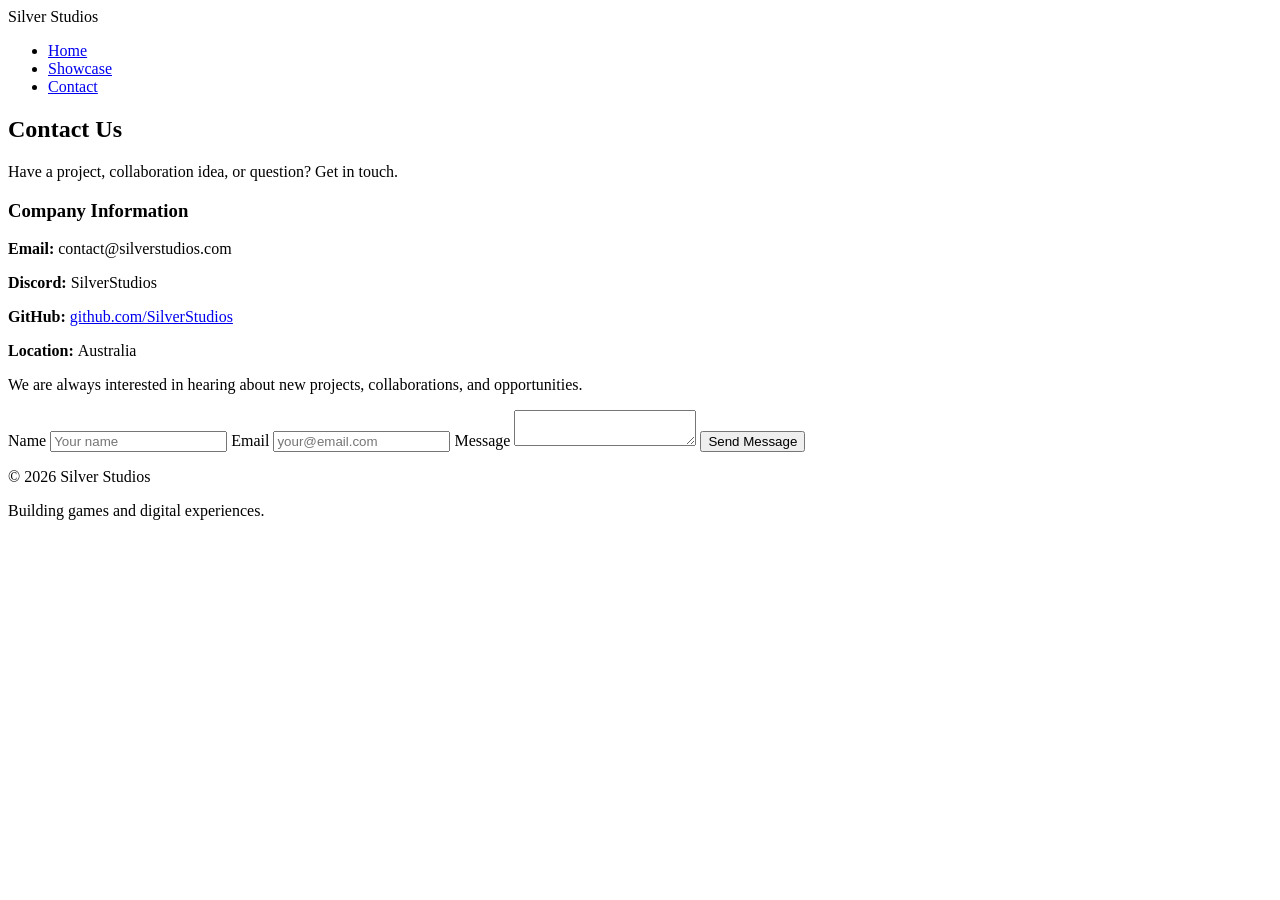
==== contact.html @ ed99a7ba "Create contact.html" ====
<!DOCTYPE html>
<html lang="en">

<head>

    <meta charset="UTF-8">
    <meta name="viewport" content="width=device-width, initial-scale=1.0">

    <title>Contact | Silver Studios</title>

    <link rel="stylesheet" href="css/style.css">
    <script defer src="js/script.js"></script>

</head>

<body>

    <!-- ===========================
         Navigation
    ============================ -->

    <header>

        <nav class="navbar">

            <div class="logo">
                Silver Studios
            </div>

            <ul class="nav-links">

                <li>
                    <a href="index.html">
                        Home
                    </a>
                </li>

                <li>
                    <a href="showcase.html">
                        Showcase
                    </a>
                </li>

                <li>
                    <a class="active" href="contact.html">
                        Contact
                    </a>
                </li>

            </ul>

        </nav>

    </header>


    <!-- ===========================
         Hero
    ============================ -->

    <section class="hero small-hero">

        <div class="hero-content">

            <h1>
                Contact Us
            </h1>

            <p>
                Have a project, collaboration idea,
                or question? Get in touch.
            </p>

        </div>

    </section>


    <!-- ===========================
         Contact Section
    ============================ -->

    <section class="section">

        <div class="contact-grid">


            <!-- Contact Information -->

            <div class="contact-info">

                <h3>
                    Company Information
                </h3>


                <p>
                    <strong>
                        Email:
                    </strong>
                    contact@silverstudios.com
                </p>


                <p>
                    <strong>
                        Discord:
                    </strong>
                    SilverStudios
                </p>


                <p>
                    <strong>
                        GitHub:
                    </strong>

                    <a href="#">
                        github.com/SilverStudios
                    </a>

                </p>


                <p>
                    <strong>
                        Location:
                    </strong>
                    Australia
                </p>


                <p>
                    We are always interested in hearing
                    about new projects, collaborations,
                    and opportunities.
                </p>


            </div>



            <!-- Contact Form -->

            <form class="contact-form">


                <label for="name">
                    Name
                </label>

                <input
                    type="text"
                    id="name"
                    name="name"
                    placeholder="Your name"
                    required
                >



                <label for="email">
                    Email
                </label>

                <input
                    type="email"
                    id="email"
                    name="email"
                    placeholder="your@email.com"
                    required
                >



                <label for="message">
                    Message
                </label>

                <textarea
                    id="message"
                    name="message"
                    placeholder="Write your message..."
                    required>
                </textarea>



                <button
                    class="button"
                    type="submit">
                    
                    Send Message

                </button>


            </form>


        </div>

    </section>


    <!-- ===========================
         Footer
    ============================ -->

    <footer>

        <p>
            © 2026 Silver Studios
        </p>

        <p>
            Building games and digital experiences.
        </p>

    </footer>


</body>

</html>
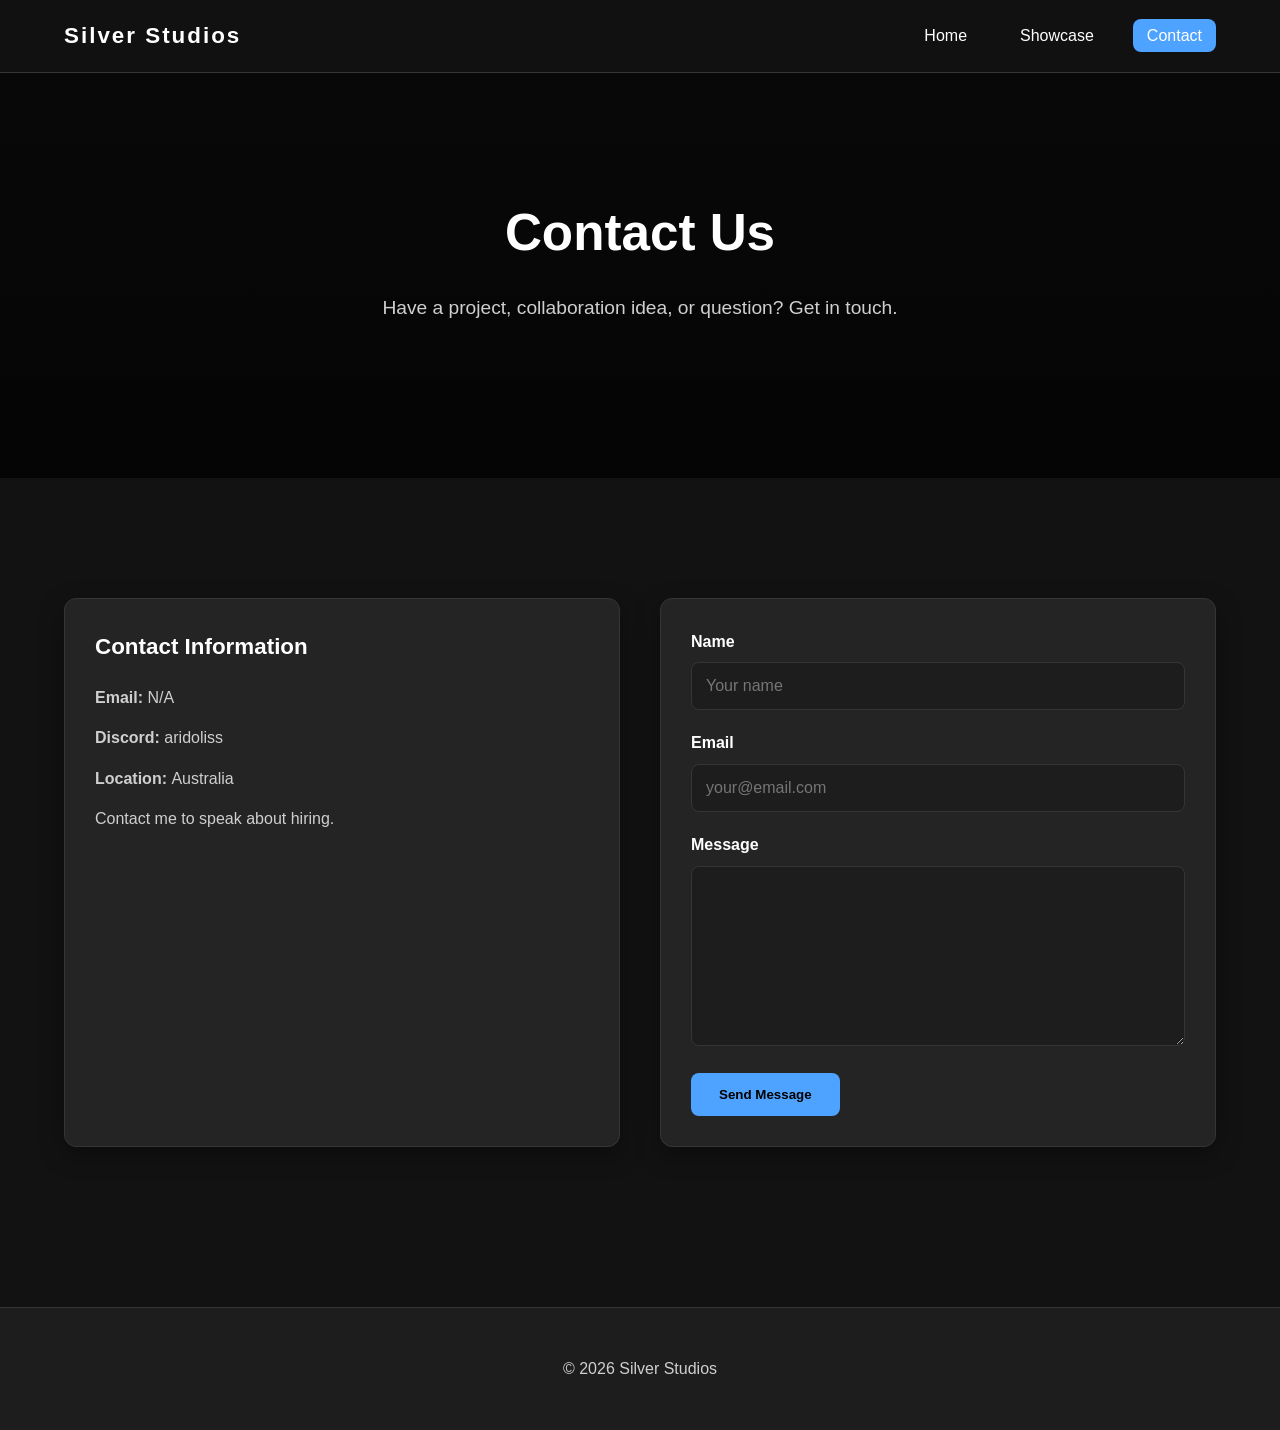
==== commit 7e8cc947: "Update contact.html" ====
--- a/contact.html
+++ b/contact.html
@@ -6,7 +6,7 @@
     <meta charset="UTF-8">
     <meta name="viewport" content="width=device-width, initial-scale=1.0">
 
-    <title>Contact | Silver Studios</title>
+    <title>Contact | Jake Silver</title>
 
     <link rel="stylesheet" href="css/style.css">
     <script defer src="js/script.js"></script>
@@ -90,7 +90,7 @@
             <div class="contact-info">
 
                 <h3>
-                    Company Information
+                    Contact Information
                 </h3>
 
 
@@ -98,7 +98,7 @@
                     <strong>
                         Email:
                     </strong>
-                    contact@silverstudios.com
+                    N/A
                 </p>
 
 
@@ -106,21 +106,8 @@
                     <strong>
                         Discord:
                     </strong>
-                    SilverStudios
-                </p>
-
-
-                <p>
-                    <strong>
-                        GitHub:
-                    </strong>
-
-                    <a href="#">
-                        github.com/SilverStudios
-                    </a>
-
-                </p>
-
+                    aridoliss
+                </p>
 
                 <p>
                     <strong>
@@ -131,9 +118,7 @@
 
 
                 <p>
-                    We are always interested in hearing
-                    about new projects, collaborations,
-                    and opportunities.
+                    Contact me to speak about hiring.
                 </p>
 
 
@@ -211,13 +196,9 @@
     <footer>
 
         <p>
-            © 2026 Silver Studios
+            © 2026 Jake Silver
         </p>
 
-        <p>
-            Building games and digital experiences.
-        </p>
-
     </footer>
 
 
--- a/css/style.css
+++ b/css/style.css
@@ -0,0 +1,1053 @@
+/* ===========================================================
+   Silver Studios Website
+   style.css
+
+   Part 1
+   Reset, Variables, Layout & Navigation
+=========================================================== */
+
+
+/* ===========================
+   CSS Variables
+=========================== */
+
+:root{
+
+    --background:#121212;
+    --background-light:#1d1d1d;
+
+    --card:#242424;
+
+    --primary:#4da3ff;
+    --primary-hover:#6ab5ff;
+
+    --text:#ffffff;
+    --text-light:#cfcfcf;
+
+    --border:#353535;
+
+    --shadow:0 8px 24px rgba(0,0,0,.35);
+
+    --radius:12px;
+
+    --transition:.25s ease;
+
+}
+
+
+/* ===========================
+   Reset
+=========================== */
+
+*{
+    margin:0;
+    padding:0;
+    box-sizing:border-box;
+}
+
+
+html{
+
+    scroll-behavior:smooth;
+
+}
+
+
+body{
+
+    background:var(--background);
+
+    color:var(--text);
+
+    font-family:
+
+        Arial,
+        Helvetica,
+        sans-serif;
+
+    line-height:1.6;
+
+}
+
+
+/* ===========================
+   Images
+=========================== */
+
+img{
+
+    max-width:100%;
+
+    display:block;
+
+}
+
+
+/* ===========================
+   Links
+=========================== */
+
+a{
+
+    color:inherit;
+
+    text-decoration:none;
+
+}
+
+
+/* ===========================
+   Lists
+=========================== */
+
+ul{
+
+    list-style:none;
+
+}
+
+
+/* ===========================
+   Headings
+=========================== */
+
+h1{
+
+    font-size:3.2rem;
+
+    margin-bottom:20px;
+
+}
+
+
+h2{
+
+    font-size:2.3rem;
+
+    margin-bottom:30px;
+
+}
+
+
+h3{
+
+    font-size:1.4rem;
+
+    margin-bottom:10px;
+
+}
+
+
+p{
+
+    color:var(--text-light);
+
+}
+
+
+/* ===========================
+   General Section
+=========================== */
+
+.section{
+
+    width:min(1200px,90%);
+
+    margin:auto;
+
+    padding:80px 0;
+
+}
+
+
+/* ===========================
+   Navigation
+=========================== */
+
+header{
+
+    position:sticky;
+
+    top:0;
+
+    z-index:100;
+
+    background:rgba(18,18,18,.95);
+
+    backdrop-filter:blur(10px);
+
+    border-bottom:1px solid var(--border);
+
+}
+
+
+.navbar{
+
+    width:min(1200px,90%);
+
+    margin:auto;
+
+    display:flex;
+
+    justify-content:space-between;
+
+    align-items:center;
+
+    padding:18px 0;
+
+}
+
+
+.logo{
+
+    font-size:1.4rem;
+
+    font-weight:bold;
+
+    letter-spacing:2px;
+
+}
+
+
+.nav-links{
+
+    display:flex;
+
+    gap:25px;
+
+}
+
+
+.nav-links a{
+
+    padding:8px 14px;
+
+    border-radius:8px;
+
+    transition:var(--transition);
+
+}
+
+
+.nav-links a:hover{
+
+    background:var(--primary);
+
+}
+
+
+.active{
+
+    background:var(--primary);
+
+}
+
+
+/* ===========================
+   Hero
+=========================== */
+
+.hero{
+
+    min-height:75vh;
+
+    display:flex;
+
+    justify-content:center;
+
+    align-items:center;
+
+    text-align:center;
+
+    padding:40px;
+
+    background:
+
+        linear-gradient(
+
+            rgba(0,0,0,.55),
+
+            rgba(0,0,0,.75)
+
+        ),
+
+        url("../images/hero.jpg");
+
+    background-size:cover;
+
+    background-position:center;
+
+}
+
+
+.small-hero{
+
+    min-height:45vh;
+
+}
+
+
+.hero-content{
+
+    max-width:800px;
+
+}
+
+
+.hero-content p{
+
+    font-size:1.2rem;
+
+    margin-bottom:35px;
+
+}
+
+
+/* ===========================
+   Buttons
+=========================== */
+
+.button{
+
+    display:inline-block;
+
+    padding:
+
+        14px
+        28px;
+
+    background:var(--primary);
+
+    border-radius:8px;
+
+    transition:var(--transition);
+
+    font-weight:bold;
+
+}
+
+
+.button:hover{
+
+    background:var(--primary-hover);
+
+    transform:translateY(-2px);
+
+}
+
+
+/* ===========================
+   Card Grid
+=========================== */
+
+.card-grid{
+
+    display:grid;
+
+    grid-template-columns:
+
+        repeat(
+            auto-fit,
+            minmax(300px,1fr)
+        );
+
+    gap:30px;
+
+}
+
+/* ===========================================================
+   Part 2
+   Cards, Project Cards, Footer & Utilities
+=========================================================== */
+
+
+/* ===========================
+   Standard Cards
+=========================== */
+
+.card{
+
+    background:var(--card);
+
+    padding:30px;
+
+    border-radius:var(--radius);
+
+    border:1px solid var(--border);
+
+    box-shadow:var(--shadow);
+
+    transition:var(--transition);
+
+}
+
+
+.card:hover{
+
+    transform:translateY(-8px);
+
+    border-color:var(--primary);
+
+}
+
+
+.card p{
+
+    margin-top:15px;
+
+}
+
+
+/* ===========================
+   Project Cards
+=========================== */
+
+.project-card{
+
+    background:var(--card);
+
+    border-radius:var(--radius);
+
+    overflow:hidden;
+
+    border:1px solid var(--border);
+
+    box-shadow:var(--shadow);
+
+    transition:var(--transition);
+
+}
+
+
+.project-card:hover{
+
+    transform:translateY(-10px);
+
+    border-color:var(--primary);
+
+}
+
+
+.project-card img{
+
+    width:100%;
+
+    height:220px;
+
+    object-fit:cover;
+
+}
+
+
+/* Content inside cards */
+
+.project-content{
+
+    padding:25px;
+
+}
+
+
+.project-content h3{
+
+    margin-bottom:12px;
+
+}
+
+
+.project-content p{
+
+    margin-bottom:20px;
+
+}
+
+
+/* Button inside project card */
+
+.project-content .button{
+
+    margin-top:10px;
+
+}
+
+
+/* ===========================
+   About Section
+=========================== */
+
+.section p{
+
+    margin-bottom:18px;
+
+}
+
+
+/* ===========================
+   Footer
+=========================== */
+
+footer{
+
+    margin-top:80px;
+
+    padding:40px 20px;
+
+    background:var(--background-light);
+
+    border-top:1px solid var(--border);
+
+    text-align:center;
+
+}
+
+
+footer p{
+
+    margin:8px 0;
+
+}
+
+
+/* ===========================
+   Horizontal Divider
+=========================== */
+
+hr{
+
+    border:none;
+
+    border-top:1px solid var(--border);
+
+    margin:50px 0;
+
+}
+
+
+/* ===========================
+   Utility Classes
+=========================== */
+
+.center{
+
+    text-align:center;
+
+}
+
+
+.hidden{
+
+    display:none;
+
+}
+
+
+.flex{
+
+    display:flex;
+
+}
+
+
+.space-between{
+
+    justify-content:space-between;
+
+}
+
+
+.align-center{
+
+    align-items:center;
+
+}
+
+
+.margin-top{
+
+    margin-top:40px;
+
+}
+
+
+.margin-bottom{
+
+    margin-bottom:40px;
+
+}
+
+
+/* ===========================
+   Fade Animation
+=========================== */
+
+.fade{
+
+    animation:fadeIn .7s ease;
+
+}
+
+
+@keyframes fadeIn{
+
+    from{
+
+        opacity:0;
+
+        transform:translateY(20px);
+
+    }
+
+    to{
+
+        opacity:1;
+
+        transform:translateY(0);
+
+    }
+
+}
+
+
+/* ===========================
+   Float Animation
+=========================== */
+
+.float:hover{
+
+    transform:
+
+        translateY(-6px)
+
+        scale(1.02);
+
+}
+
+
+/* ===========================
+   Selection Colour
+=========================== */
+
+::selection{
+
+    background:var(--primary);
+
+    color:white;
+
+}
+
+
+/* ===========================
+   Scrollbar
+=========================== */
+
+::-webkit-scrollbar{
+
+    width:12px;
+
+}
+
+
+::-webkit-scrollbar-track{
+
+    background:var(--background);
+
+}
+
+
+::-webkit-scrollbar-thumb{
+
+    background:var(--primary);
+
+    border-radius:20px;
+
+}
+
+
+::-webkit-scrollbar-thumb:hover{
+
+    background:var(--primary-hover);
+
+}
+
+/* ===========================================================
+   Part 3
+   Contact Page, Responsive Design & Final Polish
+=========================================================== */
+
+
+/* ===========================
+   Contact Layout
+=========================== */
+
+.contact-grid{
+
+    display:grid;
+
+    grid-template-columns:
+
+        1fr
+        1fr;
+
+    gap:40px;
+
+    margin-top:40px;
+
+}
+
+
+.contact-info{
+
+    background:var(--card);
+
+    border:1px solid var(--border);
+
+    border-radius:var(--radius);
+
+    padding:30px;
+
+    box-shadow:var(--shadow);
+
+}
+
+
+.contact-info h3{
+
+    margin-bottom:20px;
+
+}
+
+
+.contact-info p{
+
+    margin-bottom:15px;
+
+}
+
+
+.contact-info a{
+
+    color:var(--primary);
+
+}
+
+
+.contact-info a:hover{
+
+    color:var(--primary-hover);
+
+}
+
+
+/* ===========================
+   Contact Form
+=========================== */
+
+.contact-form{
+
+    background:var(--card);
+
+    border:1px solid var(--border);
+
+    border-radius:var(--radius);
+
+    padding:30px;
+
+    box-shadow:var(--shadow);
+
+}
+
+
+.contact-form label{
+
+    display:block;
+
+    margin-bottom:8px;
+
+    font-weight:bold;
+
+}
+
+
+.contact-form input,
+
+.contact-form textarea{
+
+    width:100%;
+
+    padding:14px;
+
+    margin-bottom:20px;
+
+    border:1px solid var(--border);
+
+    border-radius:8px;
+
+    background:var(--background-light);
+
+    color:var(--text);
+
+    font-size:1rem;
+
+    transition:var(--transition);
+
+}
+
+
+.contact-form textarea{
+
+    min-height:180px;
+
+    resize:vertical;
+
+}
+
+
+.contact-form input:focus,
+
+.contact-form textarea:focus{
+
+    outline:none;
+
+    border-color:var(--primary);
+
+    box-shadow:0 0 10px rgba(77,163,255,.3);
+
+}
+
+
+.contact-form button{
+
+    cursor:pointer;
+
+    border:none;
+
+}
+
+
+/* ===========================
+   Image Effects
+=========================== */
+
+.project-card img{
+
+    transition:
+
+        transform .35s ease,
+
+        filter .35s ease;
+
+}
+
+
+.project-card:hover img{
+
+    transform:scale(1.05);
+
+    filter:brightness(1.08);
+
+}
+
+
+/* ===========================
+   Navigation Animation
+=========================== */
+
+.nav-links a{
+
+    position:relative;
+
+}
+
+
+.nav-links a::after{
+
+    content:"";
+
+    position:absolute;
+
+    left:0;
+
+    bottom:-4px;
+
+    width:0;
+
+    height:2px;
+
+    background:var(--primary);
+
+    transition:width .25s ease;
+
+}
+
+
+.nav-links a:hover::after{
+
+    width:100%;
+
+}
+
+
+.active::after{
+
+    width:100%;
+
+}
+
+
+/* ===========================
+   Hero Animation
+=========================== */
+
+.hero-content{
+
+    animation:heroFade .9s ease;
+
+}
+
+
+@keyframes heroFade{
+
+    from{
+
+        opacity:0;
+
+        transform:translateY(30px);
+
+    }
+
+    to{
+
+        opacity:1;
+
+        transform:translateY(0);
+
+    }
+
+}
+
+
+/* ===========================
+   Focus Accessibility
+=========================== */
+
+a:focus,
+
+button:focus,
+
+input:focus,
+
+textarea:focus{
+
+    outline:2px solid var(--primary);
+
+    outline-offset:3px;
+
+}
+
+
+/* ===========================
+   Responsive
+=========================== */
+
+@media (max-width:900px){
+
+    .contact-grid{
+
+        grid-template-columns:1fr;
+
+    }
+
+}
+
+
+@media (max-width:768px){
+
+    h1{
+
+        font-size:2.3rem;
+
+    }
+
+    h2{
+
+        font-size:1.8rem;
+
+    }
+
+    .navbar{
+
+        flex-direction:column;
+
+        gap:20px;
+
+    }
+
+    .nav-links{
+
+        flex-wrap:wrap;
+
+        justify-content:center;
+
+        gap:12px;
+
+    }
+
+    .hero{
+
+        min-height:60vh;
+
+        padding:30px;
+
+    }
+
+    .hero-content p{
+
+        font-size:1rem;
+
+    }
+
+    .card-grid{
+
+        grid-template-columns:1fr;
+
+    }
+
+}
+
+
+@media (max-width:480px){
+
+    body{
+
+        font-size:.95rem;
+
+    }
+
+    .section{
+
+        width:94%;
+
+        padding:60px 0;
+
+    }
+
+    .button{
+
+        width:100%;
+
+        text-align:center;
+
+    }
+
+    .project-card img{
+
+        height:180px;
+
+    }
+
+}
+
+
+/* ===========================
+   End of stylesheet
+=========================== */
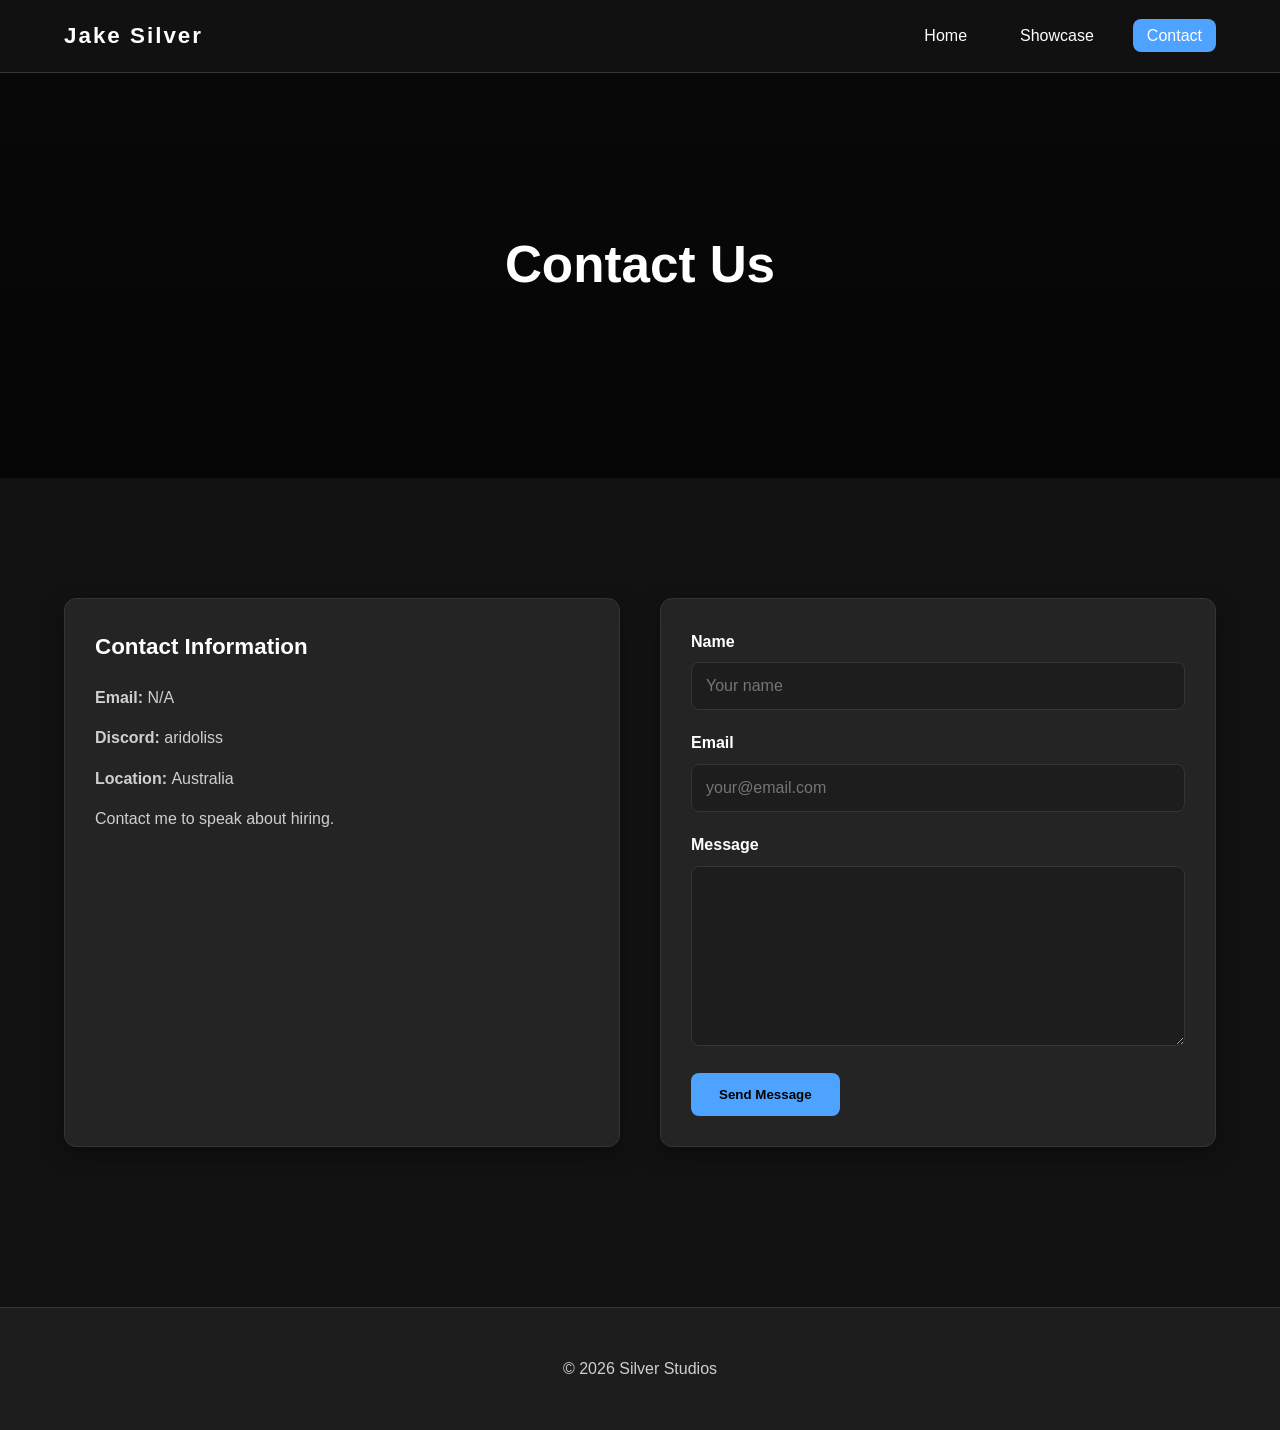
==== commit 8bc139be: "Update contact.html" ====
--- a/contact.html
+++ b/contact.html
@@ -24,7 +24,7 @@
         <nav class="navbar">
 
             <div class="logo">
-                Silver Studios
+                Jake Silver
             </div>
 
             <ul class="nav-links">
@@ -65,11 +65,6 @@
             <h1>
                 Contact Us
             </h1>
-
-            <p>
-                Have a project, collaboration idea,
-                or question? Get in touch.
-            </p>
 
         </div>
 
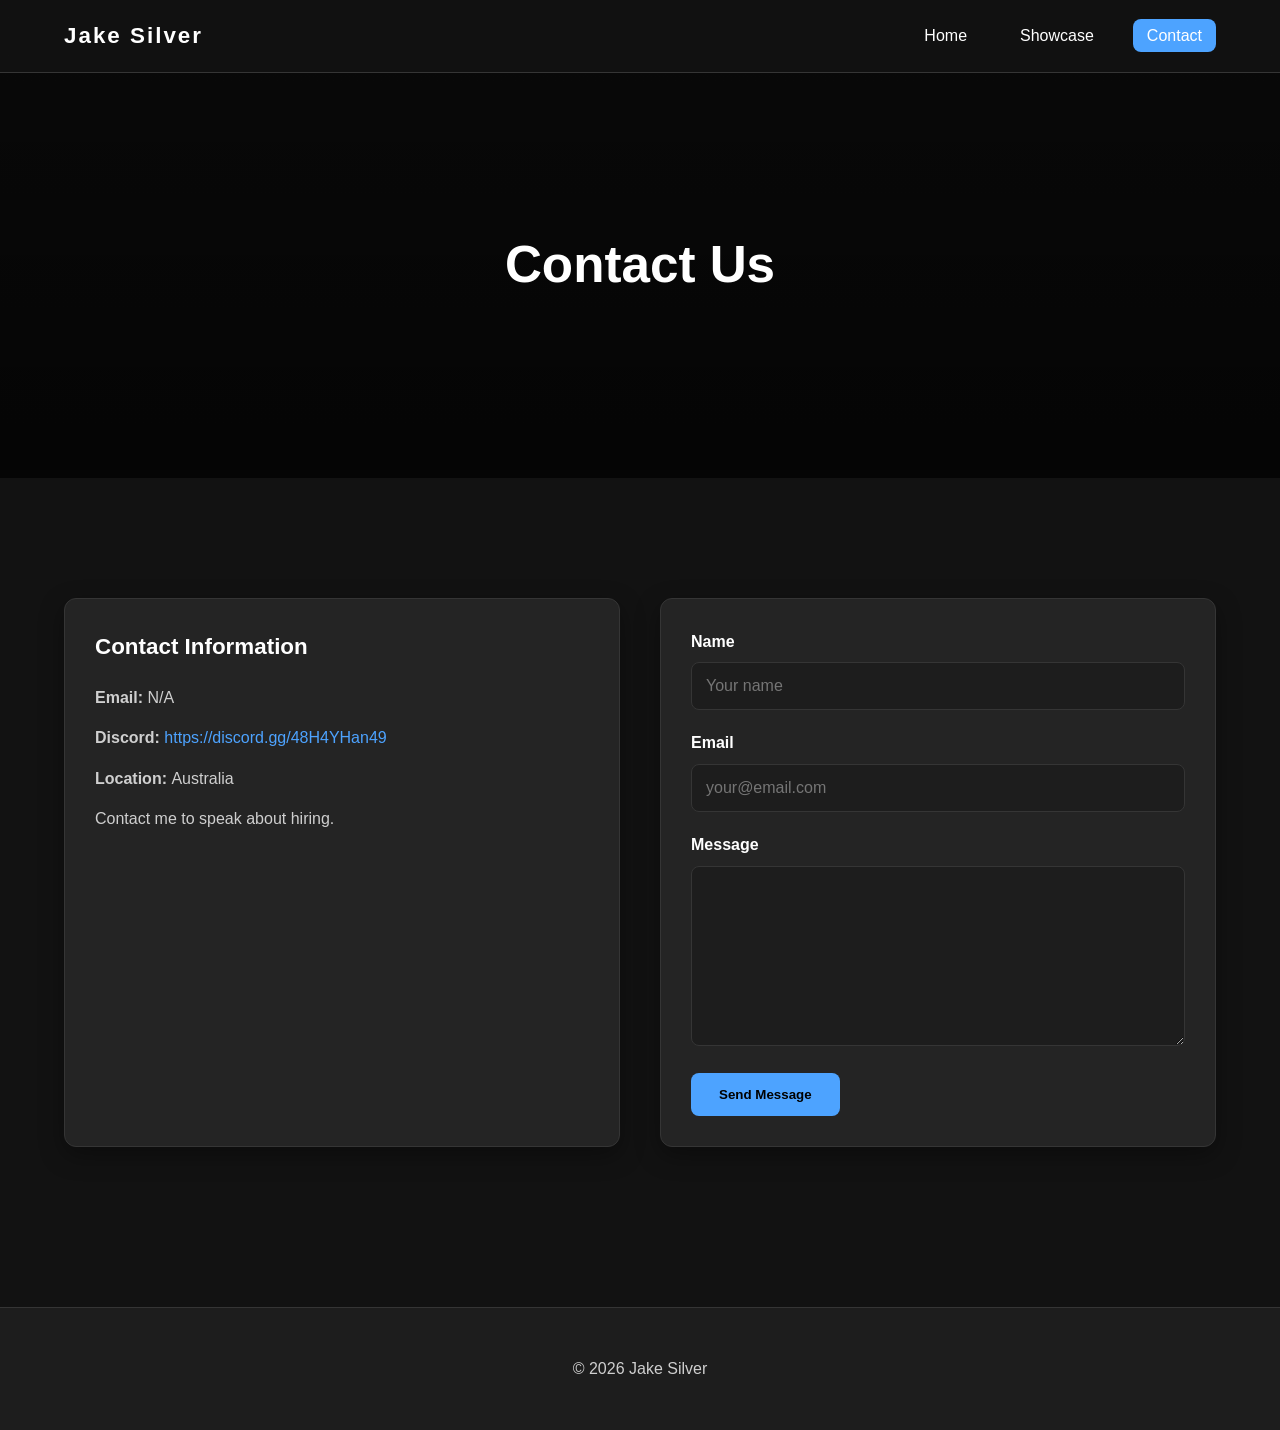
==== commit 1d584b44: "Update contact.html" ====
--- a/contact.html
+++ b/contact.html
@@ -101,7 +101,7 @@
                     <strong>
                         Discord:
                     </strong>
-                    aridoliss
+                    <a>https://discord.gg/48H4YHan49</a>
                 </p>
 
                 <p>
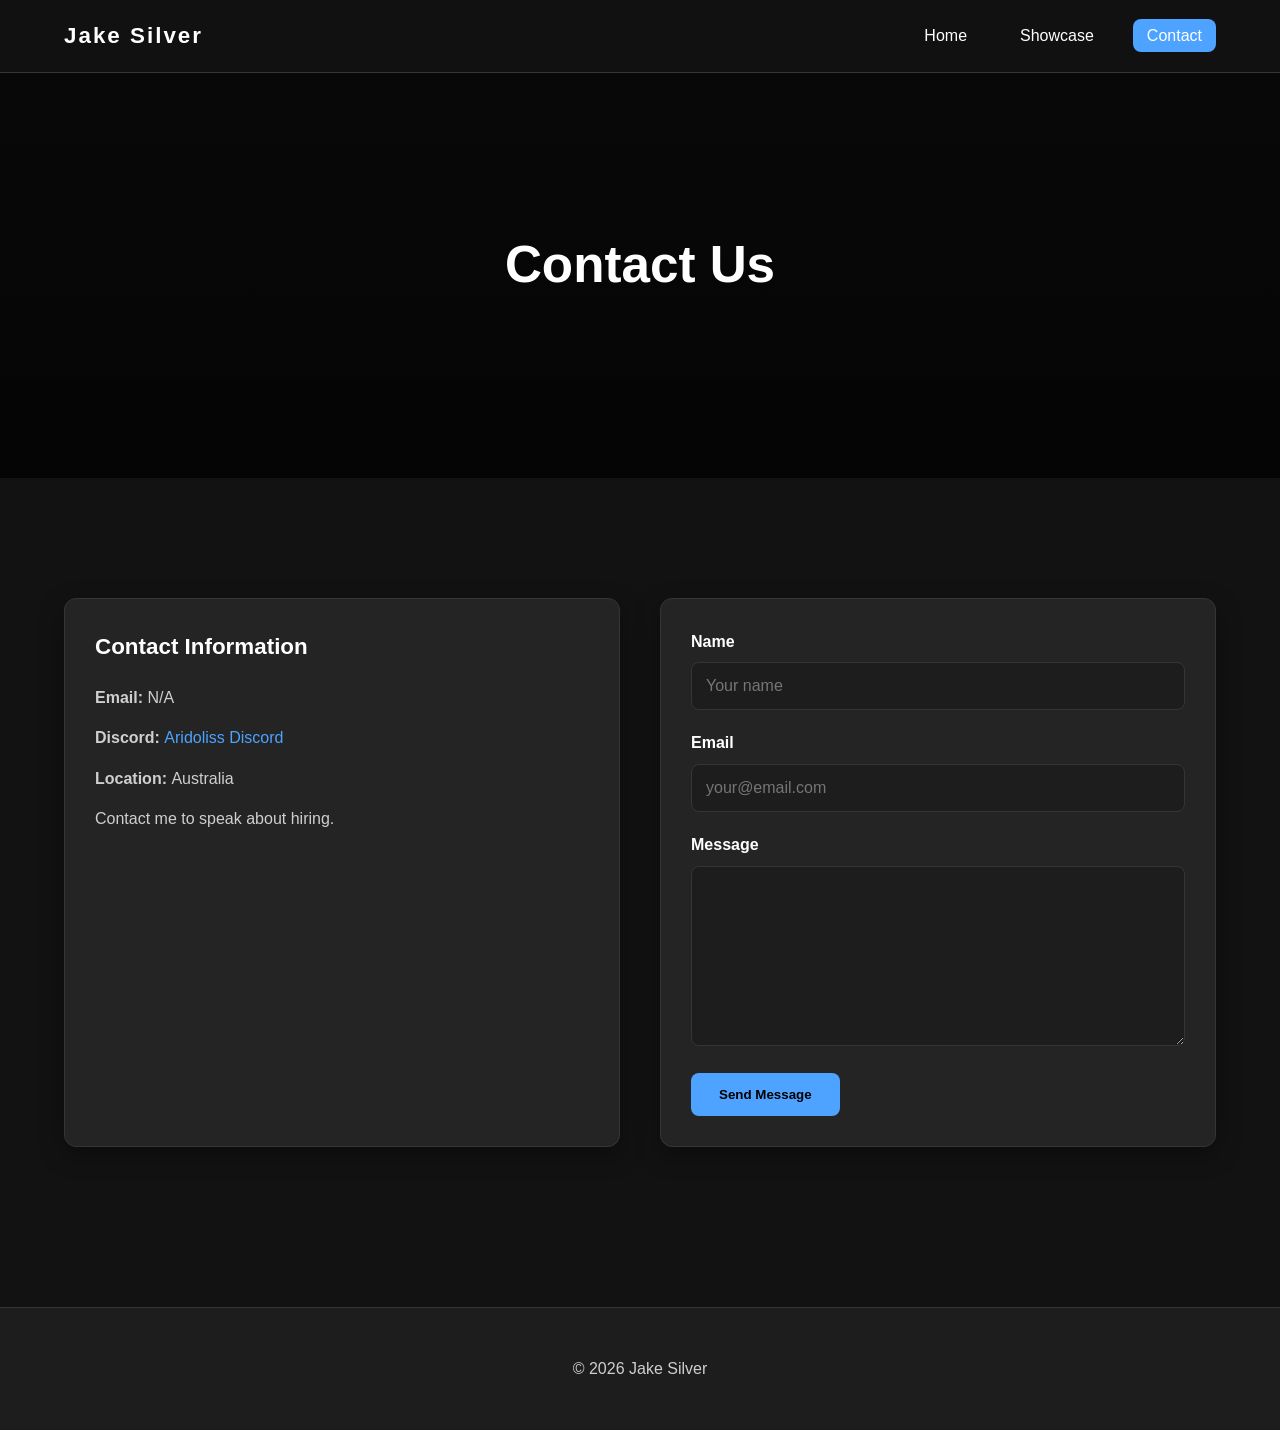
==== commit 3eee7198: "Update contact.html" ====
--- a/contact.html
+++ b/contact.html
@@ -101,7 +101,7 @@
                     <strong>
                         Discord:
                     </strong>
-                    <a>https://discord.gg/48H4YHan49</a>
+                    <a href="https://discord.gg/48H4YHan49">Aridoliss Discord</a>
                 </p>
 
                 <p>
